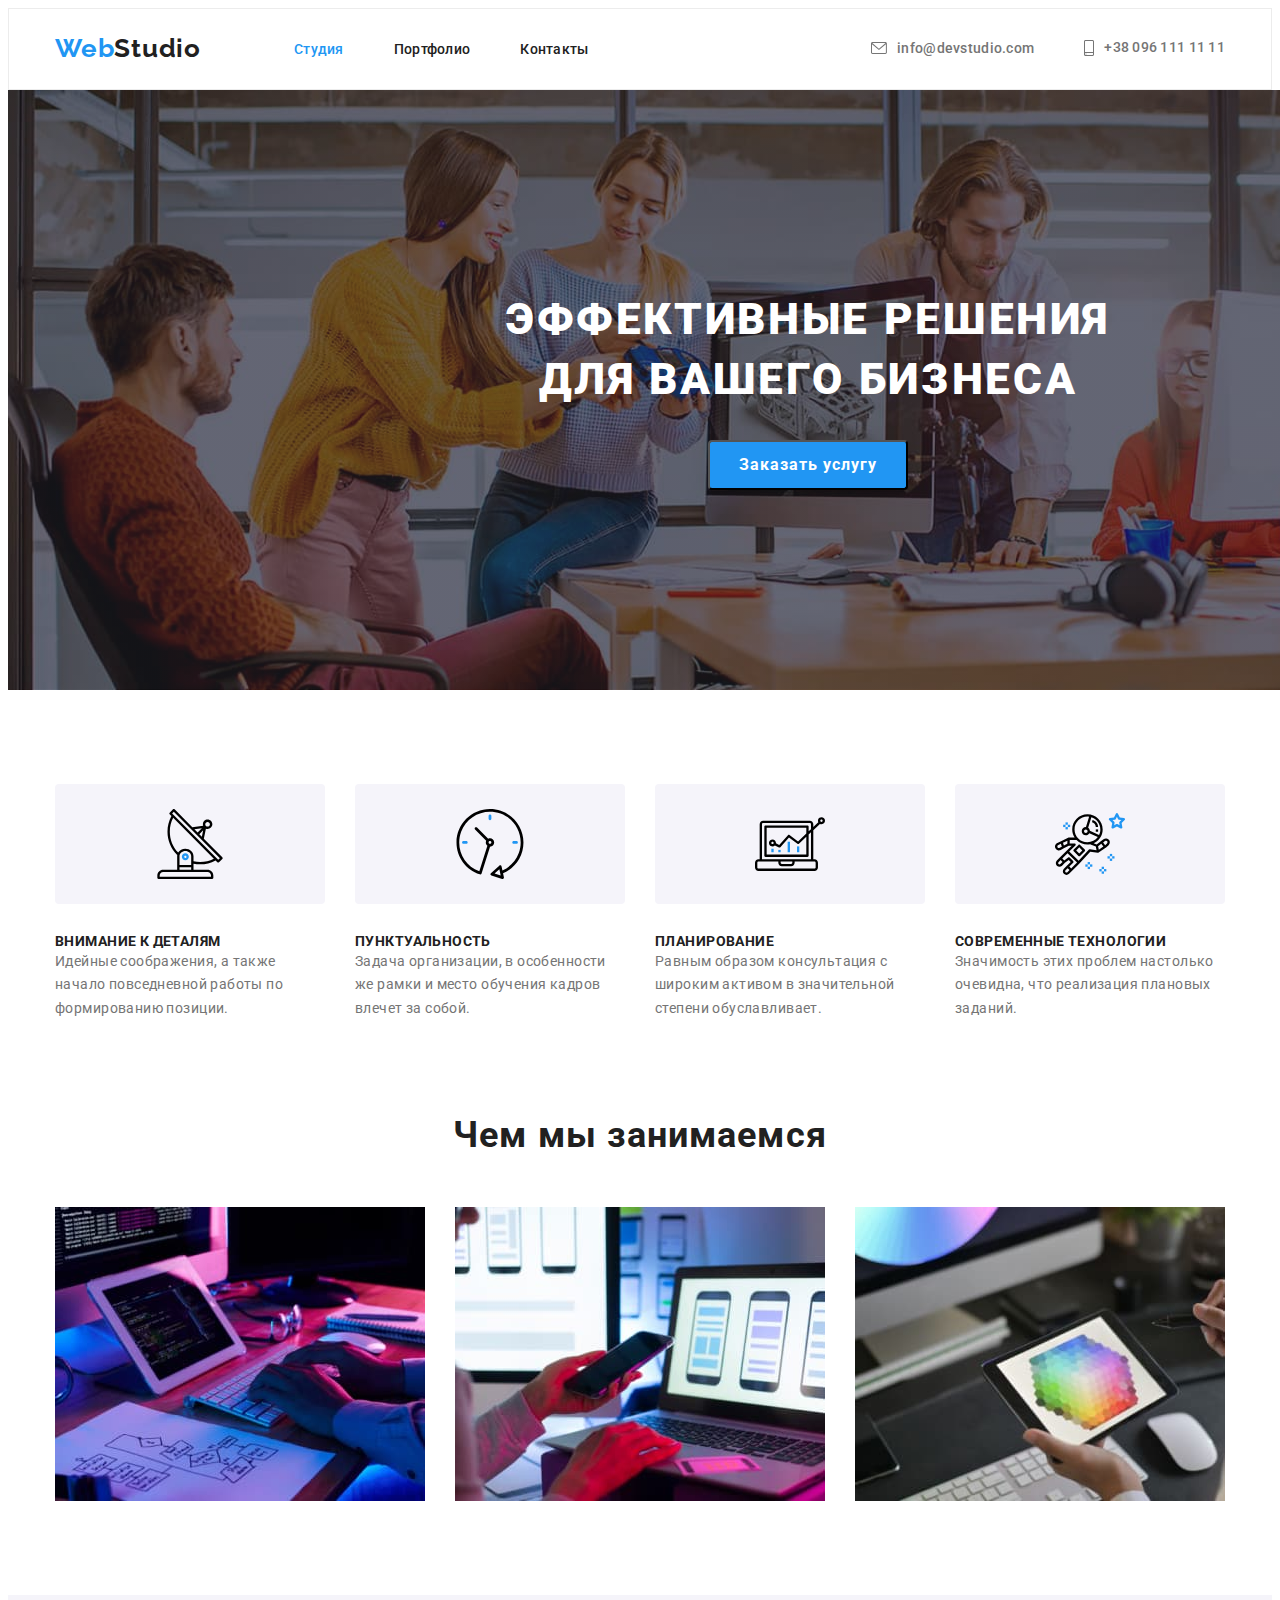
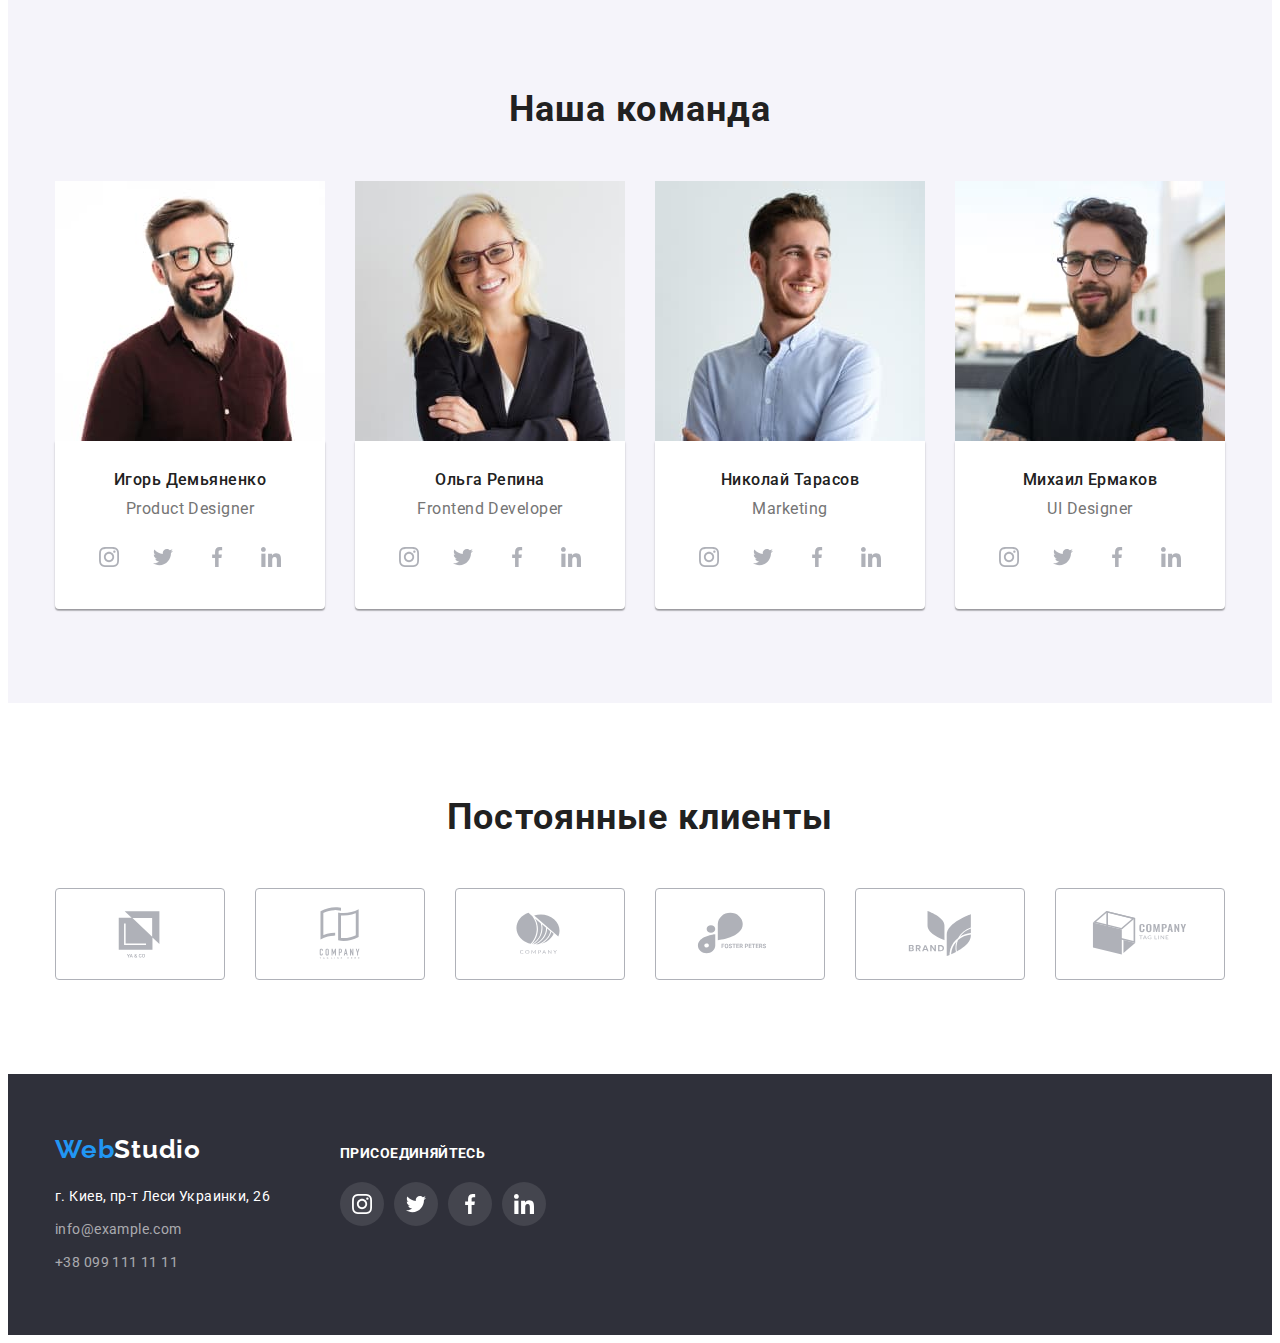
==== index.html @ d8452465 "Updated" ====
<!DOCTYPE html>
<html lang="en">
  <head>
    <meta charset="UTF-8" />
    <meta http-equiv="X-UA-Compatible" content="IE=edge" />
    <meta name="viewport" content="width=device-width, initial-scale=1.0" />
    <title>Document</title>
    <link
      rel="stylesheet"
      href="https://cdnjs.cloudflare.com/ajax/libs/modern-normalize/1.1.0/modern-normalize.min.css"
      integrity="sha512-wpPYUAdjBVSE4KJnH1VR1HeZfpl1ub8YT/NKx4PuQ5NmX2tKuGu6U/JRp5y+Y8XG2tV+wKQpNHVUX03MfMFn9Q=="
      crossorigin="anonymous"
      referrerpolicy="no-referrer"
    />
    <link rel="preconnect" href="https://fonts.googleapis.com" />
    <link rel="preconnect" href="https://fonts.gstatic.com" crossorigin />
    <link
      href="https://fonts.googleapis.com/css2?family=Montserrat:wght@400;700&family=Raleway:wght@700&family=Roboto:wght@400;500;700;900&display=swap"
      rel="stylesheet"
    />
    <link rel="stylesheet" href="./css/reset.css" />
    <link rel="stylesheet" href="./css/style.css" />
  </head>
  <body>
    <header class="header">
      <div class="container header_container">
        <nav class="navigation">
          <a href="./index.html" class="logo upper_logo"
            >Web<span class="second_logo_color">Studio</span></a
          >
          <ul class="header_list">
            <li class="header_item">
              <a href="./index.html" class="header_link_studio current"
                >Студия</a
              >
            </li>
            <li class="header_item">
              <a href="./portfolio.html" class="header_link">Портфолио</a>
            </li>
            <li class="header_item">
              <a href="" class="header_link">Контакты</a>
            </li>
          </ul>
        </nav>
        <ul class="header_list">
          <li class="header_item">
            <a class="header_link_mail" href="mailto:info@devstudio.com">
              <svg class="header_mail_icon" width="16" height="12">
                <use href="images/mail-tell.svg#icon-envelope"></use>
              </svg>
              info@devstudio.com</a
            >
          </li>
          <li class="header_item">
            <a class="header_link_tel" href="tel:+380961111111">
              <svg class="header_tell_icon" width="10" height="16">
                <use href="images/mail-tell.svg#icon-smartphone"></use>
              </svg>
              +38 096 111 11 11</a
            >
          </li>
        </ul>
      </div>
    </header>
    <main>
      <section class="main_section">
        <div class="container">
          <h1 class="main_title">
            Эффективные решения <br />
            для вашего бизнеса
          </h1>
          <div>
            <button type="button" class="btn option">Заказать услугу</button>
          </div>
        </div>
      </section>
      <section class="features_section">
        <div class="container">
          <ul class="features_list">
            <li class="features_item">
              <div class="features_icon">
                <svg class="features_icon_svg">
                  <use href="./images/features.svg#icon-antenna"></use>
                </svg>
              </div>
              <h3 class="main_h">Внимание к деталям</h3>
              <p class="main_text">
                Идейные соображения, а также начало повседневной работы по
                формированию позиции.
              </p>
            </li>
            <li class="features_item">
              <div class="features_icon">
                <svg class="features_icon_svg">
                  <use href="./images/features.svg#icon-clock"></use>
                </svg>
              </div>
              <h3 class="main_h">Пунктуальность</h3>
              <p class="main_text">
                Задача организации, в особенности же рамки и место обучения
                кадров влечет за собой.
              </p>
            </li>
            <li class="features_item">
              <div class="features_icon">
                <svg class="features_icon_svg">
                  <use href="./images/features.svg#icon-diagram"></use>
                </svg>
              </div>
              <h3 class="main_h">Планирование</h3>
              <p class="main_text">
                Равным образом консультация с широким активом в значительной
                степени обуславливает.
              </p>
            </li>
            <li class="features_item">
              <div class="features_icon">
                <svg class="features_icon_svg">
                  <use href="./images/features.svg#icon-astronaut"></use>
                </svg>
              </div>
              <h3 class="main_h">Современные технологии</h3>
              <p class="main_text">
                Значимость этих проблем настолько очевидна, что реализация
                плановых заданий.
              </p>
            </li>
          </ul>
        </div>
      </section>
      <section class="vocation">
        <div class="container">
          <h2 class="about">Чем мы занимаемся</h2>
          <ul class="about_list">
            <li class="about_item">
              <img
                src="./images/img1.jpg"
                alt="демонстрация работы программ на гаджетах"
                width="370"
                height="294"
              />
            </li>
            <li class="about_item">
              <img
                src="./images/img2.jpg"
                alt="демонстрация работы программ на гаджетах"
                width="370"
                height="294"
              />
            </li>
            <li class="about_item">
              <img
                src="./images/img3.jpg"
                alt="демонстрация работы программ на гаджетах"
                width="370"
                height="294"
              />
            </li>
          </ul>
        </div>
      </section>
      <section class="team">
        <div class="container team_container">
          <h2 class="team_title">Наша команда</h2>
          <ul class="team_list">
            <li class="team_item">
              <img
                src="./images/pic1.jpg"
                alt="фото члена команды"
                width="270"
                height="260"
              />
              <div class="team_name_item">
                <h3 class="team_name">Игорь Демьяненко</h3>
                <p lang="en" class="team_post">Product Designer</p>
                <ul class="team_socials_list">
                  <li class="team_socials_item">
                    <a href="" class="team_socials_link">
                      <svg class="team_socials_icon">
                        <use href="./images/icons.svg#icon-instagram"></use>
                      </svg>
                    </a>
                  </li>
                  <li class="team_socials_item">
                    <a href="" class="team_socials_link">
                      <svg class="team_socials_icon">
                        <use href="./images/icons.svg#icon-twitter"></use>
                      </svg>
                    </a>
                  </li>
                  <li class="team_socials_item">
                    <a href="" class="team_socials_link">
                      <svg class="team_socials_icon">
                        <use href="./images/icons.svg#icon-facebook"></use>
                      </svg>
                    </a>
                  </li>

                  <li class="team_socials_item">
                    <a href="" class="team_socials_link">
                      <svg class="team_socials_icon">
                        <use href="./images/icons.svg#icon-linkedin"></use>
                      </svg>
                    </a>
                  </li>
                </ul>
              </div>
            </li>
            <li class="team_item">
              <img
                src="./images/pic2.jpg"
                alt="фото члена команды"
                width="270"
                height="260"
              />
              <div class="team_name_item">
                <h3 class="team_name">Ольга Репина</h3>
                <p lang="en" class="team_post">Frontend Developer</p>
                <ul class="team_socials_list">
                  <li class="team_socials_item">
                    <a href="" class="team_socials_link">
                      <svg class="team_socials_icon">
                        <use href="./images/icons.svg#icon-instagram"></use>
                      </svg>
                    </a>
                  </li>
                  <li class="team_socials_item">
                    <a href="" class="team_socials_link">
                      <svg class="team_socials_icon">
                        <use href="./images/icons.svg#icon-twitter"></use>
                      </svg>
                    </a>
                  </li>
                  <li class="team_socials_item">
                    <a href="" class="team_socials_link">
                      <svg class="team_socials_icon">
                        <use href="./images/icons.svg#icon-facebook"></use>
                      </svg>
                    </a>
                  </li>

                  <li class="team_socials_item">
                    <a href="" class="team_socials_link">
                      <svg class="team_socials_icon">
                        <use href="./images/icons.svg#icon-linkedin"></use>
                      </svg>
                    </a>
                  </li>
                </ul>
              </div>
            </li>
            <li class="team_item">
              <img
                src="./images/pic3.jpg"
                alt="фото члена команды"
                width="270"
                height="260"
              />
              <div class="team_name_item">
                <h3 class="team_name">Николай Тарасов</h3>
                <p lang="en" class="team_post">Marketing</p>
                <ul class="team_socials_list">
                  <li class="team_socials_item">
                    <a href="" class="team_socials_link">
                      <svg class="team_socials_icon">
                        <use href="./images/icons.svg#icon-instagram"></use>
                      </svg>
                    </a>
                  </li>
                  <li class="team_socials_item">
                    <a href="" class="team_socials_link">
                      <svg class="team_socials_icon">
                        <use href="./images/icons.svg#icon-twitter"></use>
                      </svg>
                    </a>
                  </li>
                  <li class="team_socials_item">
                    <a href="" class="team_socials_link">
                      <svg class="team_socials_icon">
                        <use href="./images/icons.svg#icon-facebook"></use>
                      </svg>
                    </a>
                  </li>

                  <li class="team_socials_item">
                    <a href="" class="team_socials_link">
                      <svg class="team_socials_icon">
                        <use href="./images/icons.svg#icon-linkedin"></use>
                      </svg>
                    </a>
                  </li>
                </ul>
              </div>
            </li>
            <li class="team_item">
              <img
                src="./images/pic4.jpg"
                alt="фото члена команды"
                width="270"
                height="260"
              />
              <div class="team_name_item">
                <h3 class="team_name">Михаил Ермаков</h3>
                <p lang="en" class="team_post">UI Designer</p>
                <ul class="team_socials_list">
                  <li class="team_socials_item">
                    <a href="" class="team_socials_link">
                      <svg class="team_socials_icon">
                        <use href="./images/icons.svg#icon-instagram"></use>
                      </svg>
                    </a>
                  </li>
                  <li class="team_socials_item">
                    <a href="" class="team_socials_link">
                      <svg class="team_socials_icon">
                        <use href="./images/icons.svg#icon-twitter"></use>
                      </svg>
                    </a>
                  </li>
                  <li class="team_socials_item">
                    <a href="" class="team_socials_link">
                      <svg class="team_socials_icon">
                        <use href="./images/icons.svg#icon-facebook"></use>
                      </svg>
                    </a>
                  </li>

                  <li class="team_socials_item">
                    <a href="" class="team_socials_link">
                      <svg class="team_socials_icon">
                        <use href="./images/icons.svg#icon-linkedin"></use>
                      </svg>
                    </a>
                  </li>
                </ul>
              </div>
            </li>
          </ul>
        </div>
      </section>
      <section class="clients">
        <div class="container">
          <h2 class="clients_title">Постоянные клиенты</h2>
          <ul class="clients_list">
            <li class="clients_item">
              <a href="" class="clients_link">
                <svg class="clients_icon">
                  <use href="./images/client-icons.svg#icon-client1"></use>
                </svg>
              </a>
            </li>
            <li class="clients_item">
              <a href="" class="clients_link">
                <svg class="clients_icon">
                  <use href="./images/client-icons.svg#icon-client2"></use>
                </svg>
              </a>
            </li>
            <li class="clients_item">
              <a href="" class="clients_link">
                <svg class="clients_icon">
                  <use href="./images/client-icons.svg#icon-client3"></use>
                </svg>
              </a>
            </li>
            <li class="clients_item">
              <a href="" class="clients_link">
                <svg class="clients_icon">
                  <use href="./images/client-icons.svg#icon-client4"></use>
                </svg>
              </a>
            </li>
            <li class="clients_item">
              <a href="" class="clients_link">
                <svg class="clients_icon">
                  <use href="./images/client-icons.svg#icon-client5"></use>
                </svg>
              </a>
            </li>
            <li class="clients_item">
              <a href="" class="clients_link">
                <svg class="clients_icon">
                  <use href="./images/client-icons.svg#icon-client6"></use>
                </svg>
              </a>
            </li>
          </ul>
        </div>
      </section>
    </main>
    <footer class="footer">
      <div class="container footer_cont">
        <div>
          <a href="./index.html" class="footer_logo"
            >Web<span class="footer_logo_color">Studio</span></a
          >
          <address class="address">
            <ul class="address_list">
              <li class="address_item address_item">
                <a
                  href="https://goo.gl/maps/MGz1qRWNT3Urb2ix9"
                  class="footer_address"
                  target="_blank"
                  rel="noopener noreferrer nofollow"
                  >г. Киев, пр-т Леси Украинки, 26</a
                >
              </li>
              <li class="address_item">
                <a href="mailto:info@example.com" class="footer_mail"
                  >info@example.com</a
                >
              </li>
              <li class="address_item">
                <a href="tel:+380991111111" class="footer_tel"
                  >+38 099 111 11 11</a
                >
              </li>
            </ul>
          </address>
        </div>
        <div class="footer_socials">
          <h4 class="footer_socials_title">присоединяйтесь</h4>
          <ul class="footer_socials_list">
            <li class="footer_socials_item">
              <a href="" class="footer_socials_link">
                <svg class="footer_socials_icon">
                  <use href="./images/icons.svg#icon-instagram"></use>
                </svg>
              </a>
            </li>
            <li class="footer_socials_item">
              <a href="" class="footer_socials_link">
                <svg class="footer_socials_icon">
                  <use href="./images/icons.svg#icon-twitter"></use>
                </svg>
              </a>
            </li>
            <li class="footer_socials_item">
              <a href="" class="footer_socials_link">
                <svg class="footer_socials_icon">
                  <use href="./images/icons.svg#icon-facebook"></use>
                </svg>
              </a>
            </li>
            <li class="footer_socials_item">
              <a href="" class="footer_socials_link">
                <svg class="footer_socials_icon">
                  <use href="./images/icons.svg#icon-linkedin"></use>
                </svg>
              </a>
            </li>
          </ul>
        </div>
      </div>
    </footer>
  </body>
</html>
---- css/style.css ----
* {
    box-sizing: border-box;
}



/* img {
    display: block;
} */

:root {
    --body-color: #ffffff;
    --header-link:#212121;
    --header-link-second:#2196F3;
    --link-color:#757575; 
    --second-link-color:#2196F3;
    --tel-color:#757575;
    --extra-tel-color:#2196F3;
    --main-color: #ffffff;
    --main-section:#2F303A;
    --btn-color: #ffffff;
    --btn-back:#2196F3;
    --main-h: #212121;
    --main-text:#757575;
    --about-color:#212121;
    --team-color: #212121;
    --team-name-color: #212121;
    --team-post:#757575;
    --logo-color:#2196F3;
    --second-logo-color: #ffffff;
    --third-logo-color: #212121;
    --footer-back: #2F303A;
    --footer-add: #ffffff;
    --footer-contacts:rgba(255, 255, 255, 0.6);
    --line:#ECECEC;
    --services-color:#212121;
    --proposal-color:#757575;
    --port-color:#212121;
    --back-port-color: #F5F4FA;
    --port-btn-hover: #ffffff;
    --port-btn-back:#2196F3;
    --contacts-color:#2196F3;
}

/* header section */

.main_item + .main_item {
    margin-left: 30px;
}

.main_item {
    width: 270px;
}

.features_list {
    display: flex;
    align-items: center;
}

.upper_logo {
    margin-right: 93px;
}

.header_container {
    display: flex;
    align-items: center;
}

.navigation {
    display: flex;
    align-items: center;
}

.header_list {
    display: flex;
    margin-left: auto;
}

.header_connect {
    display: flex;
    margin-left: auto;
}

.header_item + .header_item {
    margin-left: 50px;
}

.option {
    text-align: center;
    margin: auto;
    justify-content: center;
}

body {
font-family: Roboto, sans-serif;
color:var(--body-color);
}

.vocation {
    padding-top: 94px;
    padding-bottom: 94px;
}

.container {
    width: 1200px;
    padding-left: 15px;
    padding-right: 15px;
    margin-left: auto;
    margin-right: auto;
    /* outline: 2px solid red; */
}

.header {
    padding-top: 24px;
    padding-bottom: 25px;
    border: 1px solid #ECECEC
}

.logo {
font-family: Raleway;
font-weight: 700;
font-size: 26px;
line-height: 1.19;
letter-spacing: 0.03em;
color:var(--logo-color);
}

.second_logo_color {
color:var(--third-logo-color);
}

.header_link {
font-weight: 500;
font-size: 14px;
line-height: 1.14;
letter-spacing: 0.02em;
text-decoration: none;
color:var(--header-link)
}

.header_link_portfolio {
font-weight: 500;
font-size: 14px;
line-height: 1.14;
letter-spacing: 0.02em;
text-decoration: none;
}

.header_link_studio {
font-weight: 500;
font-size: 14px;
line-height: 1.14;
letter-spacing: 0.02em;
text-decoration: none;
color: #212121;
}

.current {
    color:var(--second-link-color)
}


.header_link:hover, 
.header_link:focus {
    color:var(--header-link-second);
}

.header_link_mail {
font-weight: 500;
font-size: 14px;
line-height: 1.14x;
letter-spacing: 0.02em;
color:var(--link-color);
display: flex;
align-items: center;
}

.header_link_mail:hover, 
.header_link_mail:focus {
    color:var(--second-link-color);
}

.header_mail_icon {
    margin-right: 10px;
    vertical-align: middle;
    fill: currentColor;
}

.header_link_tel {
font-weight: 500;
font-size: 14px;
line-height: 1.14;
letter-spacing: 0.02em;
color:var(--tel-color);
display: flex;
align-items: center;
}

.header_tell_icon {
    margin-right: 10px;
    vertical-align: middle;
    fill: currentColor;
}

.header_link_tel:hover, 
.header_link_tel:focus,
.footer_mail {
 color:var(--extra-tel-color);
}

/* main section */

.logo,  
.header_link_mail, 
.header_link_tel, 
.footer_address, 
.footer_mail, 
.footer_tel,
.footer_logo {
    text-decoration: none;
}



.header_item, 
.features_item, 
.about_item, 
.team_item, 
.address_item, 
.main_img, 
.team_socials_list,
.footer_socials_list {
    list-style: none;
}



.main_title {
font-weight: 900;
font-size: 44px;
line-height: 1.36;
text-align: center;
letter-spacing: 0.06em;
text-transform: uppercase;
color:var(--main-color);
margin-bottom: 30px;
}


.main_section {
    background-color:var(--main-section);
    background-image: linear-gradient(rgba(47, 48, 58, 0.4),rgba(47, 48, 58, 0.4)), url(../images/hero-img.jpg);
    background-repeat: no-repeat;
    background-position: center;
    background-size: cover;
    padding-top: 200px;
    padding-bottom: 200px;
    width: 1600px;
    margin-left: auto;
    margin-right: auto;
}

/* FEATURES SECTION */

.features_section {
    padding-top: 94px;
}

.features_list {
    display: flex;
    flex-wrap: wrap;
}

.features_item {
    width: 270px;

}

.features_item +.features_item {
    margin-left: 30px;
}

.features_icon {
    display: flex;
    align-items: center;
    justify-content: center;
    width: 270px;
    height: 120px;
    margin-bottom: 30px;
    background-color: #F5F4FA;
    border-radius: 4px;
}

.features_icon_svg {
    width: 70px;
    height: 70px;
}

.btn {
font-family:inherit;
font-weight: 700;
font-size: 16px;
line-height: 1.87;
display: flex;
text-align: center;
align-items: center;
letter-spacing: 0.06em;
color: var(--btn-color);
background: #2196F3;
box-shadow: 0px 4px 4px rgba(0, 0, 0, 0.15);
border-radius: 4px;
min-width: 200px;
height: 50px;
}


.main_h {
font-size: 14px;
line-height: 1.14;
letter-spacing: 0.03em;
text-transform: uppercase;
color:var(--main-h);
}

.main_text {
font-weight: 400;
font-size: 14px;
line-height: 1.71;
letter-spacing: 0.03em;
color:var(--main-text);
}

.about {
font-size: 36px;
line-height: 1.16;
text-align: center;
letter-spacing: 0.03em;
color:var(--about-color);
margin-bottom: 50px;
}

.about_list {
    display: flex;
}

.about_item + .about_item {
margin-left: 30px;
}

.team {
    padding-top: 94px;
    padding-bottom: 94px;
    background-color: #F5F4FA;
}

.team_title {
font-size: 36px;
line-height: 1.16;
text-align: center;
letter-spacing: 0.03em;
color:var(--team-color);
}

.team_name {
font-weight: 500;
font-size: 16px;
line-height: 1.18;
text-align: center;
letter-spacing: 0.03em;
color:var(--team-name-color);
margin-bottom: 10px;
}

.team_post {
font-weight: 400;
font-size: 16px;
line-height: 1.18;
text-align: center;
letter-spacing: 0.03em;
color:var(--team-post);
}

.team_list {
    display: flex;
}

.team_item + .team_item {
    margin-left: 30px;
}

.team_name_item {
padding-top: 30px;
padding-bottom: 30px;
background: #FFFFFF;
box-shadow: 0px 1px 3px rgba(0, 0, 0, 0.12), 0px 1px 1px rgba(0, 0, 0, 0.14), 0px 2px 1px rgba(0, 0, 0, 0.2);
border-radius: 0px 0px 4px 4px;
}

.team_post {
    margin-bottom: 16px;
}

.team_title {
    margin-bottom: 50px;
}

.team_socials_list {
    display: flex;
    justify-content: center;
}

.team_socials_item + .team_socials_item {
margin-left: 10px;
}

.team_socials_icon {
    width: 20px;
    height: 20px;
    fill: #ffffff;
}

.team_socials_link {
    width: 44px;
    height: 44px;
    border-radius: 50%;
    display: flex;
    align-items: center;
    justify-content: center;
    color: #AFB1B8;
}

.team_socials_icon {
    fill: currentColor;
}

.team_socials_link:hover {
    background-color: #2196F3;
    color: #ffffff
}

.team_socials_link:focus {
    background-color: #2196F3;
    color: #ffffff
}


.footer_logo_color {
    color:var(--second-logo-color);
}



.footer {
    background-color:var(--footer-back);
    padding-top: 60px;
    padding-bottom: 60px;
    display: flex;
}

.footer_logo {
font-family: Raleway;
font-weight: 700;
font-size: 26px;
line-height: 1.19;
letter-spacing: 0.03em;
color:var(--logo-color);
display: block;
margin-bottom: 20px;
}

.bottom_logo {
    margin-bottom: 20px;
}



.footer_address {
font-weight: 400;
font-size: 14px;
line-height: 1.71;
letter-spacing: 0.03em;
color:var(--footer-add);
}

.address_item:nth-last-child(n + 2) {
    margin-bottom: 9px;
    font-style: normal;
}

.address {
    font-style: normal;
}

.footer_mail {
font-weight: 400;
font-size: 14px;
line-height: 1.71;
letter-spacing: 0.03em;
color:var(--footer-contacts);
}

.footer_tel {
font-weight: 400;
font-size: 14px;
line-height: 1.71;
letter-spacing: 0.03em;
color:var(--footer-contacts);
}

.footer_mail:hover,
.footer_mail:focus {
color:var(--contacts-color);
}

.footer_tel:hover,
.footer_tel:focus {
    color: var(--contacts-color);
}

.footer_address:hover,
.footer_address:focus {
    color: var(--contacts-color);
}

.footer_address {
    margin-bottom: 9px;
}

/* portfolio */




.header_portfolio {
    margin-bottom: 94px;
}

.buttons_list {
    display: flex;
    list-style: none;
    justify-content: center;
    margin-bottom: 50px;
}

.button_item + .button_item {
    margin-left: 8px;
}

.main_section_portfolio {
    padding-top: 94px;
    padding-bottom: 94px;
}


.grid {
    margin-bottom: 94px;
}

.main_img_link {
    display: block;
}


.main_img_link:hover,
.main_img_link:focus {
    box-shadow: 0px 1px 1px rgba(0, 0, 0, 0.12), 0px 4px 4px rgba(0, 0, 0, 0.06), 1px 4px 6px rgba(0, 0, 0, 0.16);
}

a {
    text-decoration: none;
  }

.main_services_name {
padding-top: 20px;
background: #FFFFFF;
border: 1px solid #EEEEEE;
border-top: none;
box-sizing: border-box;
padding-left: 24px;
padding-bottom: 20px;
padding-right: 24px;
}


.main_img {
    margin-left: 30px;
    margin-top: 30px;
    flex-basis: calc(100% / 3 - 30px);
    
}

.main_services {
font-weight: 700;
font-size: 18px;
line-height: 2;
letter-spacing: 0.03em;
color:var(--services-color);
}

.main_proposal {  
font-weight: 400;
font-size: 16px;
line-height: 1.87;
letter-spacing: 0.03em;
color:var(--proposal-color);
}

.portfolio_btn {
font-family: inherit;
font-weight: 500;
font-size: 16px;
line-height: 1.62;
text-align: center;
letter-spacing: 0.03em;
color:--port-color;
background-color:var(--back-port-color);
cursor: pointer;
background: #F5F4FA;
border-radius: 4px;
border: none;
padding: 6px 22px 6px 22px;
}



.portfolio_btn:hover, 
.portfolio_btn:focus {
    color:var(--port-btn-hover);
    background-color:var(--port-btn-back);
    box-shadow: 0px 4px 4px rgba(0, 0, 0, 0.25);
}

.grid_list {
    margin: 0;
    padding: 0;
    list-style: none;
    display: flex;
    flex-wrap: wrap;
    margin-top: -30px;
    margin-left: -30px;
}

/* CLIENTS SECTION */

.clients {
    padding-top: 94px;
    padding-bottom: 94px;
}

.clients_title {
font-size: 36px;
line-height: 1.16;
text-align: center;
letter-spacing: 0.03em;
color:var(--team-color);
margin-bottom: 50px;
}

.clients_link {
    width: 170px;
    height: 92px;
    border: 1px solid #AFB1B8;
    box-sizing: border-box;
    border-radius: 4px;
    display: flex;
    align-items: center;
    justify-content: center;
    color: #AFB1B8;
}

.clients_link:hover {
    border-color: #2196F3;
    color: #2196F3;
}

.clients_link:focus {
    border-color: #2196F3;
    color: #2196F3;
}

.clients_icon {
    fill: currentColor;
}

.clients_list {
    display: flex;
    justify-content: center;
}

.clients_item + .clients_item {
    margin-left: 30px;
}

.clients_icon {
    width: 106px;
    height: 60px;
}

/* FOOTER SOCIALS */


.footer_socials_list {
    display: flex;
}

.footer_socials_item + .footer_socials_item {
    margin-left: 10px;
}

.footer_socials_link {
    width: 44px;
    height: 44px;
    border-radius: 50%;
    display: flex;
    align-items: center;
    justify-content: center;
    background: rgba(255, 255, 255, 0.1);
}

.footer_socials_link:hover {
    background-color: #2196F3;
}

.footer_socials_link:focus {
    background-color: #2196F3;
}

.footer_socials_icon {
    width: 20px;
    height: 20px;
    fill: #ffffff;
}


.footer_cont {
    display: flex;
    align-items: baseline; 
}

.footer_socials {
    margin-left: 70px;
}

.footer_socials_title {
    margin-bottom: 20px;
    color: #ffffff;
    font-weight: bold;
    font-size: 14px;
    line-height: 1.14;
    letter-spacing: 0.03em;
    text-transform: uppercase;
}
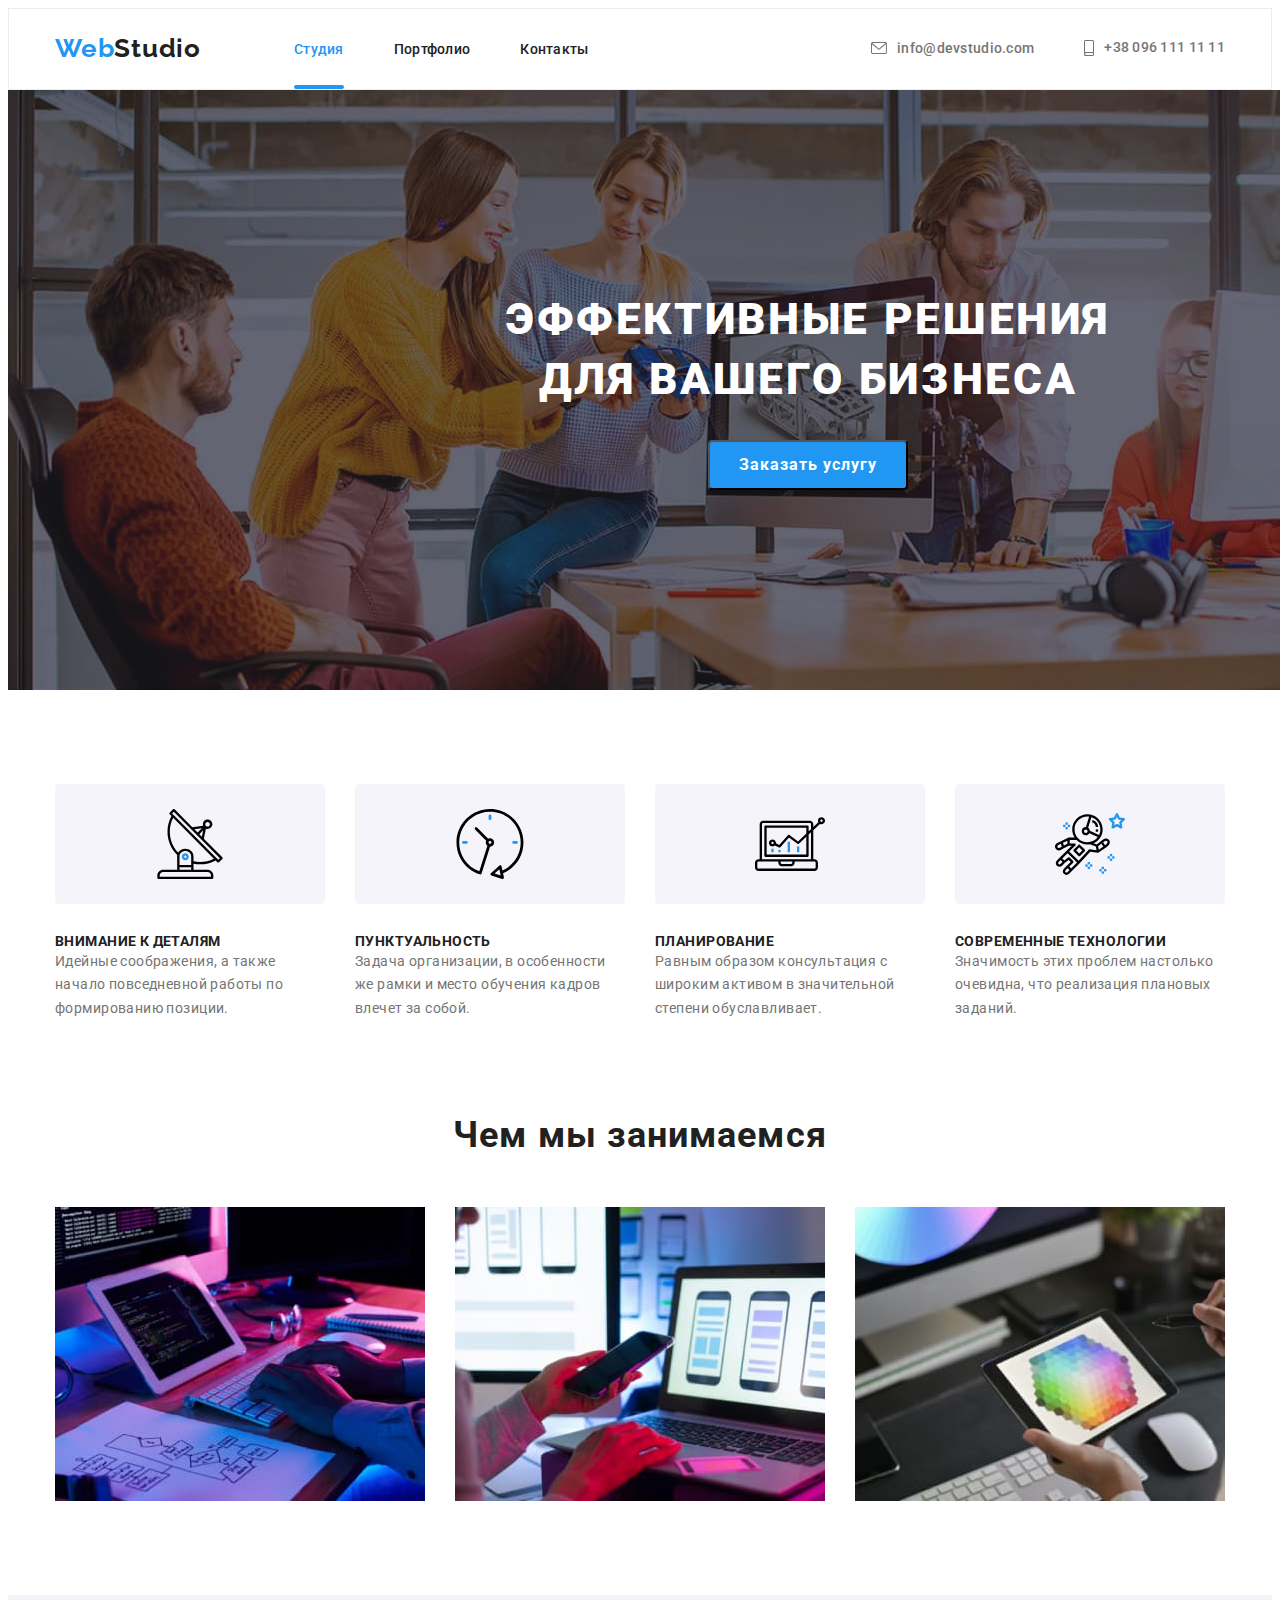
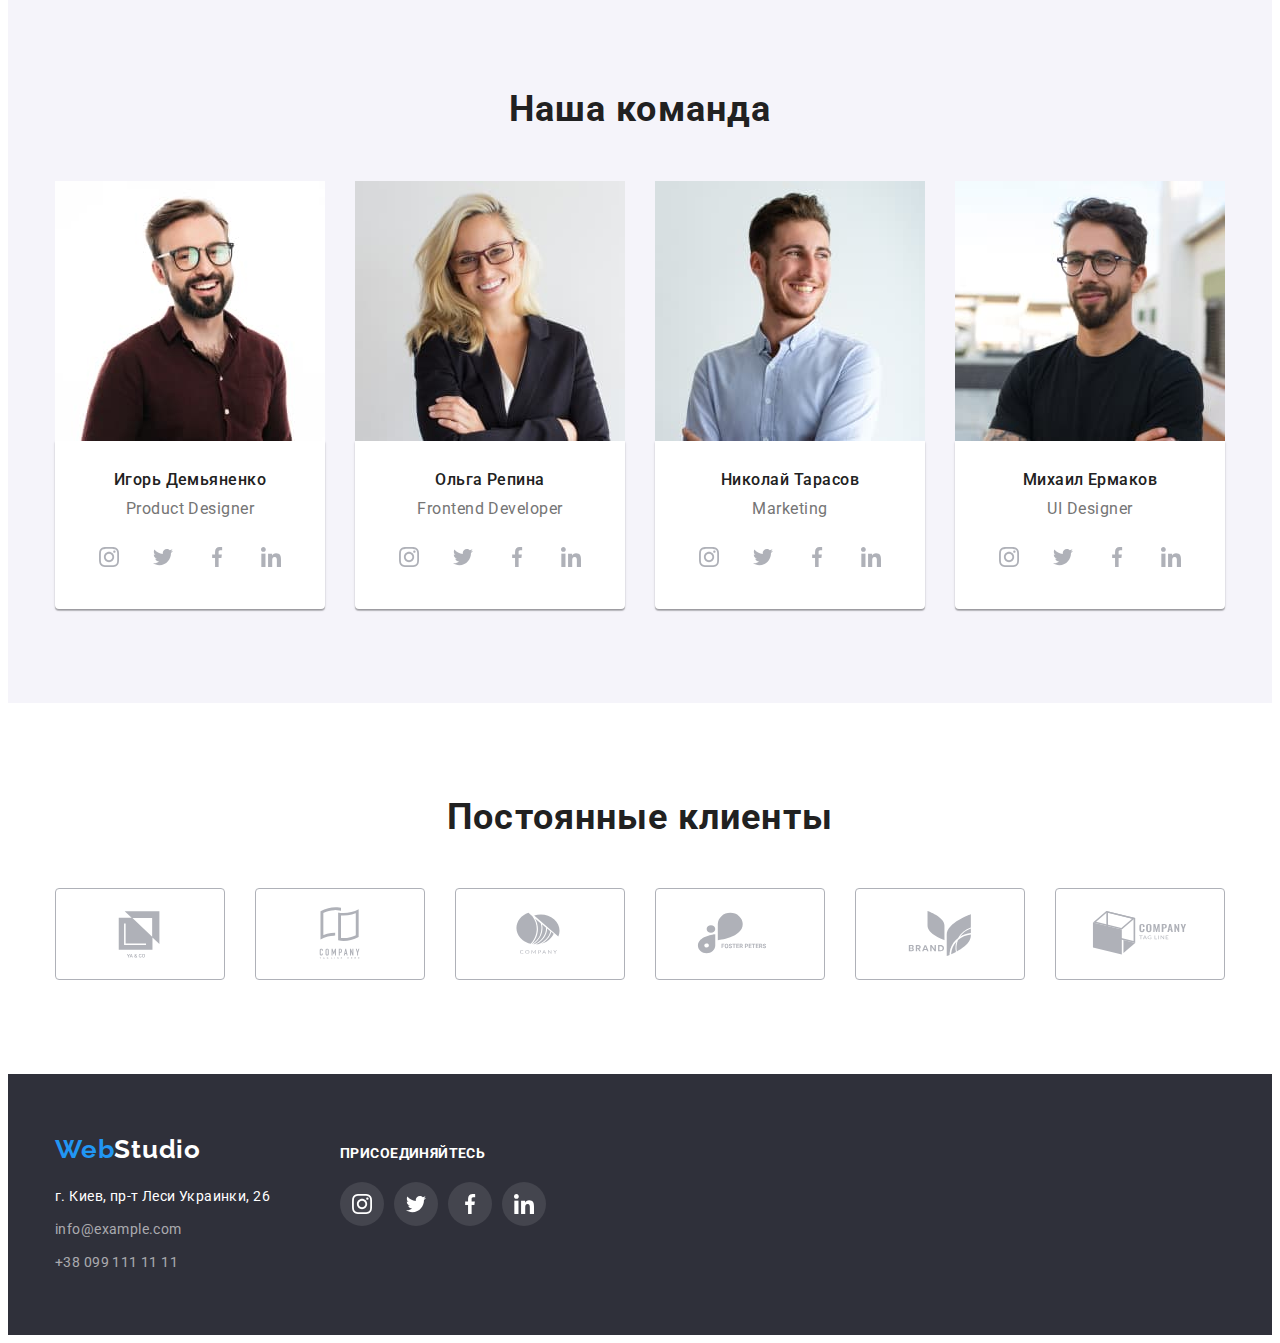
==== commit 83d1672f: "Updated" ====
--- a/index.html
+++ b/index.html
@@ -35,10 +35,12 @@
               >
             </li>
             <li class="header_item">
-              <a href="./portfolio.html" class="header_link">Портфолио</a>
+              <a href="./portfolio.html" class="header_link contacts"
+                >Портфолио</a
+              >
             </li>
             <li class="header_item">
-              <a href="" class="header_link">Контакты</a>
+              <a href="" class="header_link contacts">Контакты</a>
             </li>
           </ul>
         </nav>
--- a/css/style.css
+++ b/css/style.css
@@ -153,10 +153,32 @@
 letter-spacing: 0.02em;
 text-decoration: none;
 color: #212121;
+transition: color 250ms cubic-bezier(0.4, 0, 0.2, 1);
+}
+
+.contacts {
+    transition: color 250ms cubic-bezier(0.4, 0, 0.2, 1);
+}
+
+.header_link_studio:hover,
+.header_link_studio:focus {
+    color: #2196F3;
 }
 
 .current {
-    color:var(--second-link-color)
+    color:var(--second-link-color);
+    position: relative;
+}
+
+.current::after {
+    content: "";
+    width: 100%;
+    height: 4px;
+    position: absolute;
+    background-color: #2196F3;
+    left: 0;
+    bottom: -32px;  
+    border-radius: 2px;
 }
 
 
@@ -173,6 +195,7 @@
 color:var(--link-color);
 display: flex;
 align-items: center;
+transition: color 250ms cubic-bezier(0.4, 0, 0.2, 1);
 }
 
 .header_link_mail:hover, 
@@ -194,6 +217,7 @@
 color:var(--tel-color);
 display: flex;
 align-items: center;
+transition: color 250ms cubic-bezier(0.4, 0, 0.2, 1);
 }
 
 .header_tell_icon {
@@ -427,17 +451,15 @@
     align-items: center;
     justify-content: center;
     color: #AFB1B8;
+    transition: color 250ms cubic-bezier(0.4, 0, 0.2, 1);
+    transition: background-color 250ms cubic-bezier(0.4, 0, 0.2, 1);
 }
 
 .team_socials_icon {
     fill: currentColor;
 }
 
-.team_socials_link:hover {
-    background-color: #2196F3;
-    color: #ffffff
-}
-
+.team_socials_link:hover, 
 .team_socials_link:focus {
     background-color: #2196F3;
     color: #ffffff
@@ -497,6 +519,7 @@
 line-height: 1.71;
 letter-spacing: 0.03em;
 color:var(--footer-contacts);
+transition: color 250ms cubic-bezier(0.4, 0, 0.2, 1);
 }
 
 .footer_tel {
@@ -505,6 +528,7 @@
 line-height: 1.71;
 letter-spacing: 0.03em;
 color:var(--footer-contacts);
+transition: color 250ms cubic-bezier(0.4, 0, 0.2, 1);
 }
 
 .footer_mail:hover,
@@ -524,6 +548,7 @@
 
 .footer_address {
     margin-bottom: 9px;
+    transition: color 250ms cubic-bezier(0.4, 0, 0.2, 1);
 }
 
 /* portfolio */
@@ -546,6 +571,9 @@
     margin-left: 8px;
 }
 
+.button_item {
+}
+
 .main_section_portfolio {
     padding-top: 94px;
     padding-bottom: 94px;
@@ -558,6 +586,7 @@
 
 .main_img_link {
     display: block;
+    transition: box-shadow 250ms cubic-bezier(0.4, 0, 0.2, 1);
 }
 
 
@@ -619,8 +648,9 @@
 border-radius: 4px;
 border: none;
 padding: 6px 22px 6px 22px;
-}
-
+transition: box-shadow 250ms cubic-bezier(0.4, 0, 0.2, 1);
+transition: background-color 250ms cubic-bezier(0.4, 0, 0.2, 1);
+}
 
 
 .portfolio_btn:hover, 
@@ -666,17 +696,16 @@
     align-items: center;
     justify-content: center;
     color: #AFB1B8;
-}
-
-.clients_link:hover {
-    border-color: #2196F3;
-    color: #2196F3;
-}
-
+    transition: color 250ms cubic-bezier(0.4, 0, 0.2, 1);
+}
+
+.clients_link:hover, 
 .clients_link:focus {
     border-color: #2196F3;
     color: #2196F3;
 }
+
+
 
 .clients_icon {
     fill: currentColor;
@@ -715,15 +744,14 @@
     align-items: center;
     justify-content: center;
     background: rgba(255, 255, 255, 0.1);
-}
-
-.footer_socials_link:hover {
-    background-color: #2196F3;
-}
-
+    transition: background-color 250ms cubic-bezier(0.4, 0, 0.2, 1);
+}
+
+.footer_socials_link:hover, 
 .footer_socials_link:focus {
     background-color: #2196F3;
 }
+
 
 .footer_socials_icon {
     width: 20px;
@@ -755,4 +783,3 @@
 
 
 
-
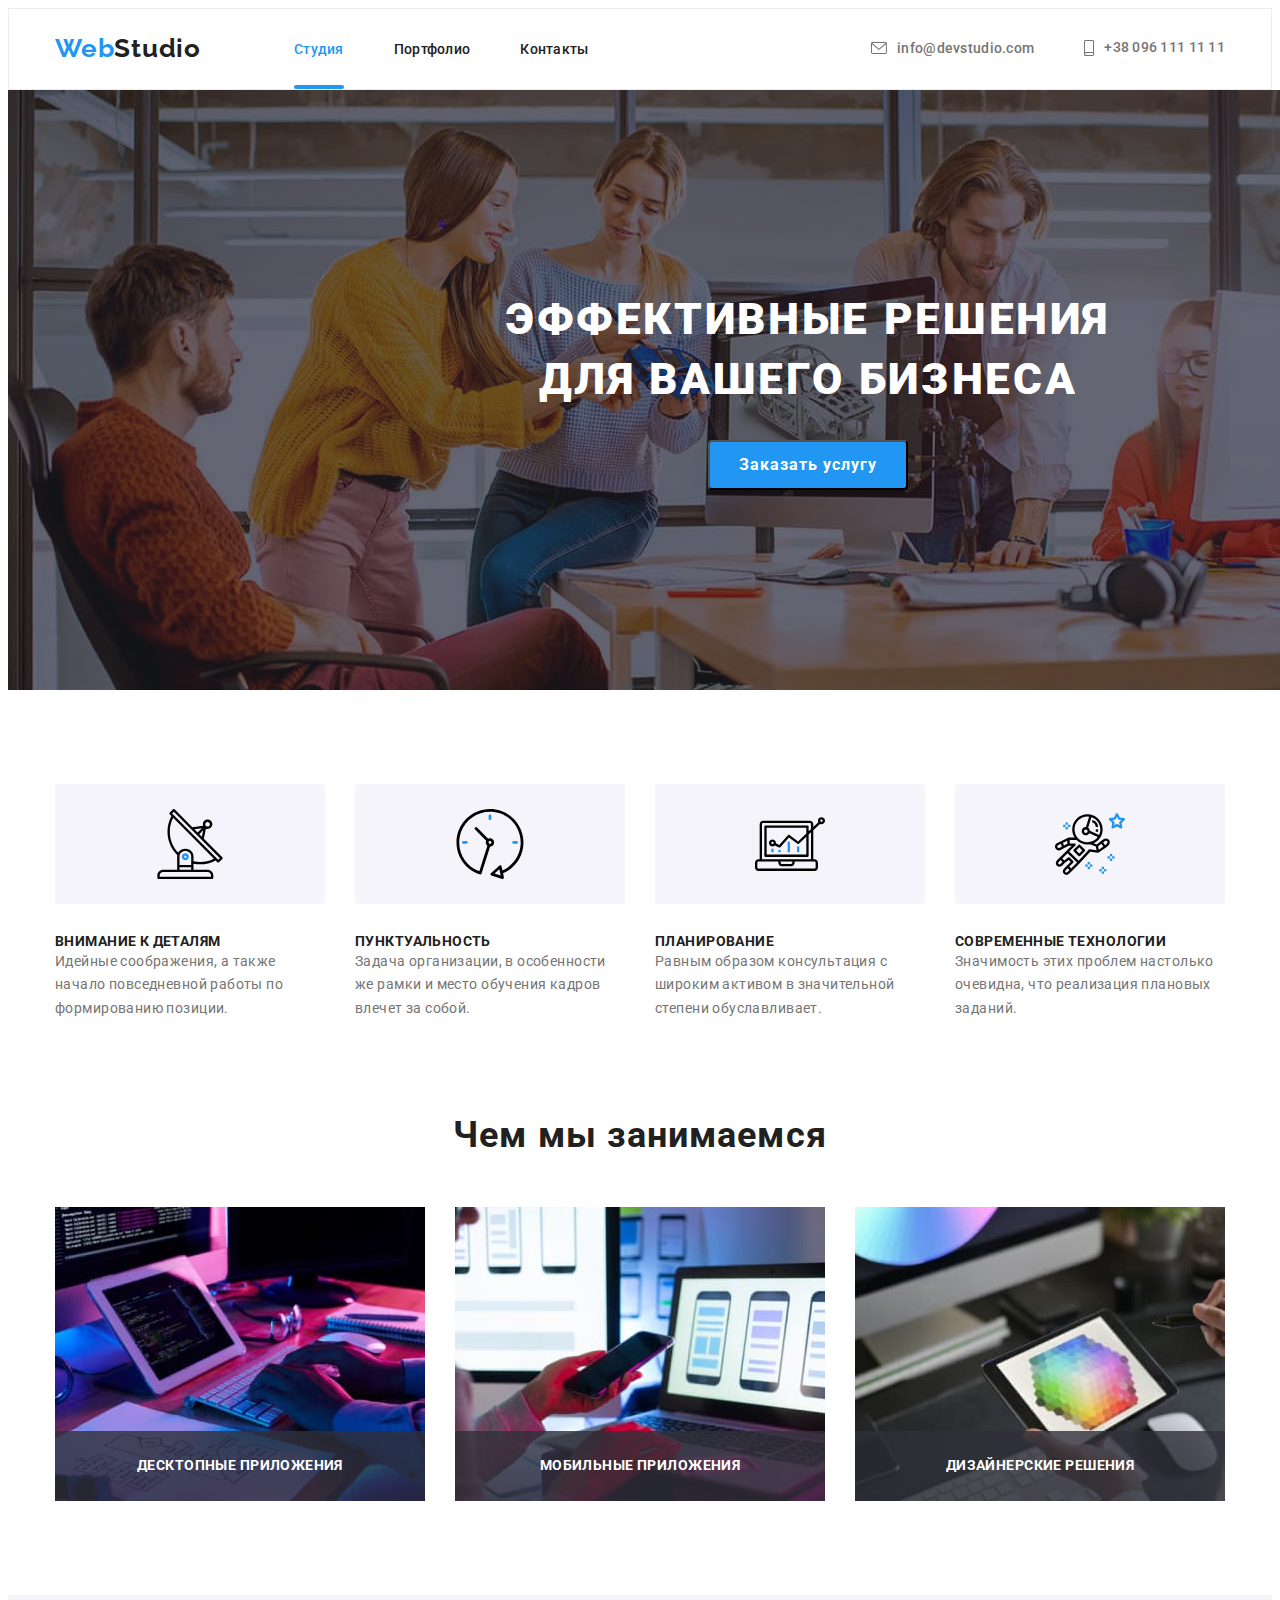
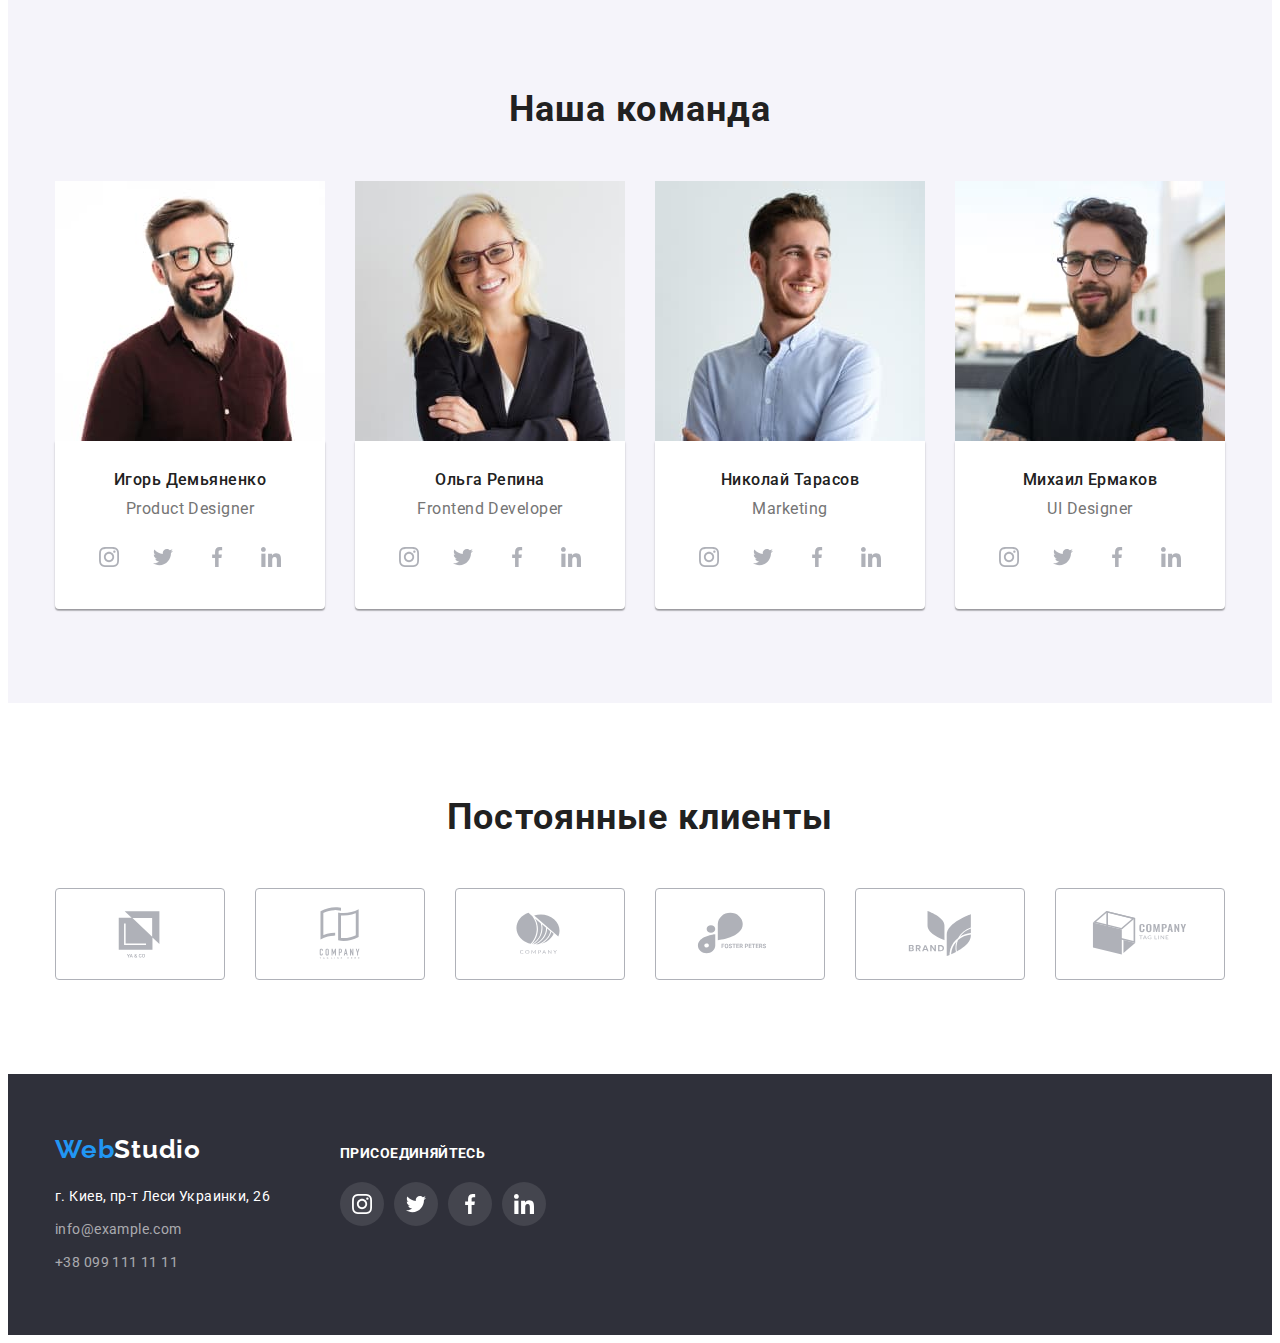
==== commit 8e556563: "Updated" ====
--- a/index.html
+++ b/index.html
@@ -4,7 +4,7 @@
     <meta charset="UTF-8" />
     <meta http-equiv="X-UA-Compatible" content="IE=edge" />
     <meta name="viewport" content="width=device-width, initial-scale=1.0" />
-    <title>Document</title>
+    <title>Студия</title>
     <link
       rel="stylesheet"
       href="https://cdnjs.cloudflare.com/ajax/libs/modern-normalize/1.1.0/modern-normalize.min.css"
@@ -141,6 +141,7 @@
                 width="370"
                 height="294"
               />
+              <p class="about_text">десктопные приложения</p>
             </li>
             <li class="about_item">
               <img
@@ -149,6 +150,7 @@
                 width="370"
                 height="294"
               />
+              <p class="about_text">мобильные приложения</p>
             </li>
             <li class="about_item">
               <img
@@ -157,6 +159,7 @@
                 width="370"
                 height="294"
               />
+              <p class="about_text">дизайнерские решения</p>
             </li>
           </ul>
         </div>
--- a/css/style.css
+++ b/css/style.css
@@ -371,6 +371,27 @@
 margin-left: 30px;
 }
 
+.about_item {
+    position: relative;
+}
+
+.about_text {
+    position: absolute;
+    bottom: 0;
+    left: 0;
+    font-size: 14px;
+    line-height: 1.14;
+    color: #ffffff;
+    font-weight: 700;
+    text-align: center;
+    letter-spacing: 0.03em;
+    text-transform: uppercase;
+    background: rgba(47, 48, 58, 0.8);
+    padding: 27px 82px;
+    width: 100%;
+
+}
+
 .team {
     padding-top: 94px;
     padding-bottom: 94px;
@@ -615,7 +636,34 @@
     margin-left: 30px;
     margin-top: 30px;
     flex-basis: calc(100% / 3 - 30px);
-    
+    position: relative;
+}
+
+
+.main_img_link:focus .main_img_top_text, 
+.main_img_link:hover .main_img_top_text {
+    transform: translateY(0%);
+}
+
+
+.img_wrap {
+    position: relative;
+    overflow: hidden;
+}
+
+.main_img_top_text {
+    position: absolute;
+    top: 0;
+    left: 0;
+    font-size: 18px;
+    line-height: 1.5;
+    color: #ffffff;
+    font-weight: 400;
+    background-color: rgba(33, 150, 243, 0.9);
+    padding: 63px 24px;
+    height: 100%;
+    transform: translateY(100%);
+    transition: transform 250ms cubic-bezier(0.4, 0, 0.2, 1);
 }
 
 .main_services {
